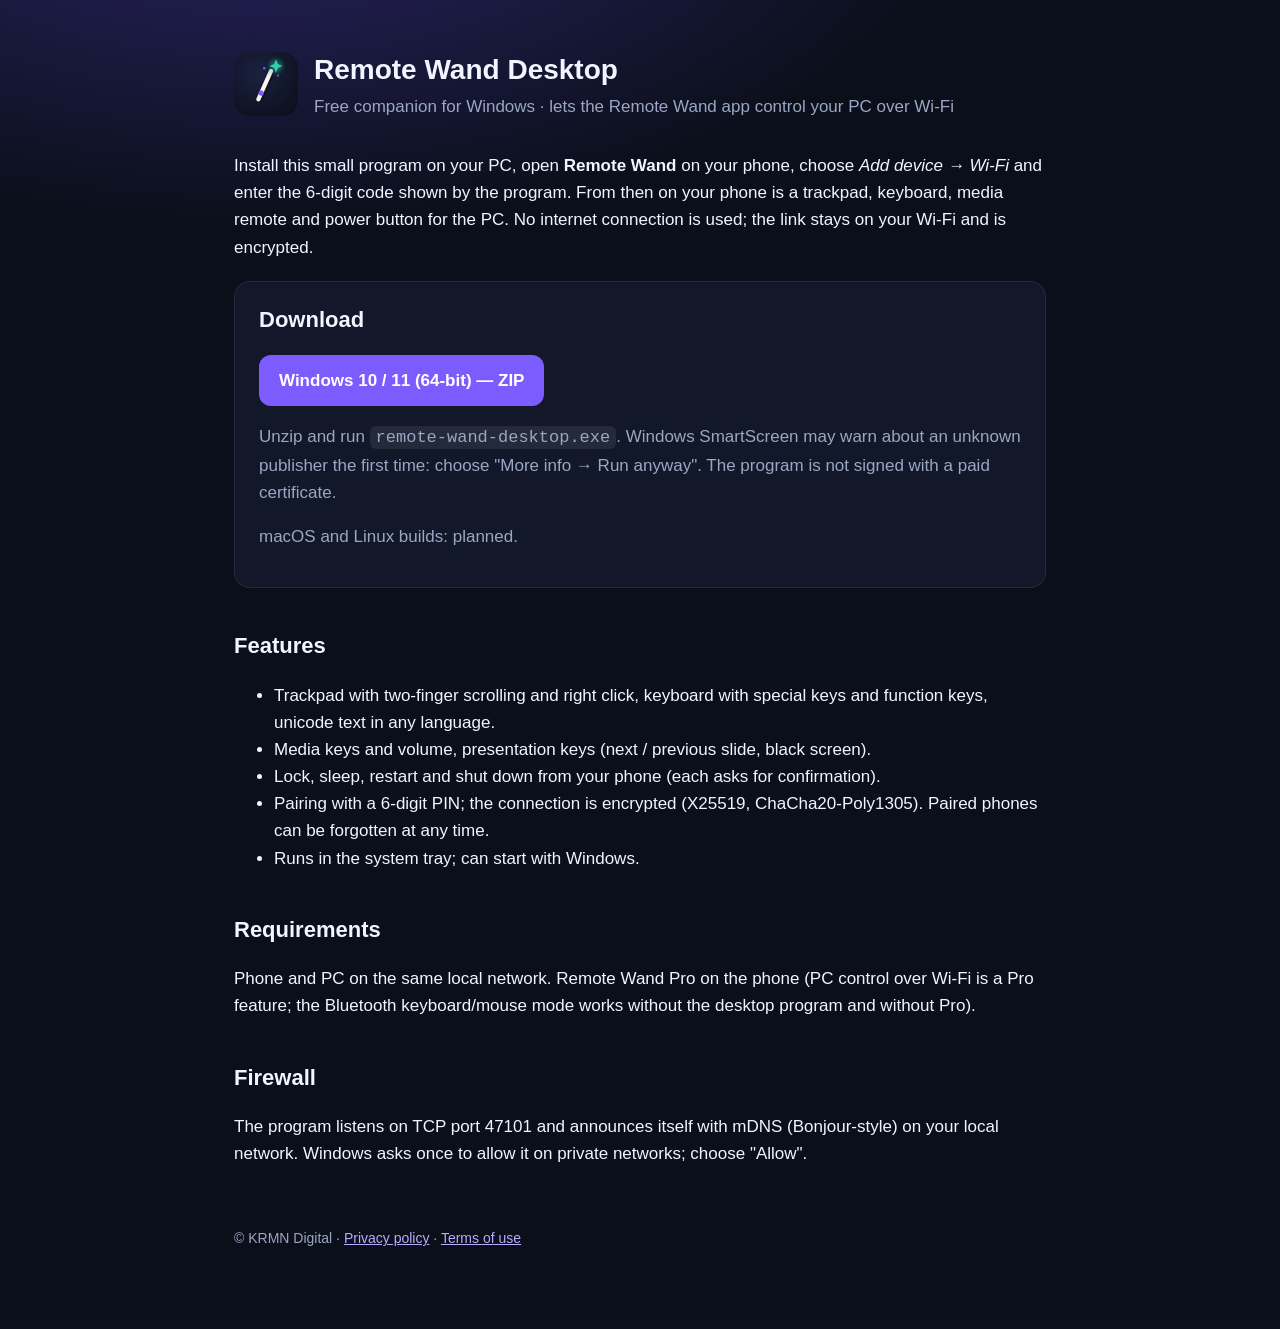
==== desktop/index.html @ 5f50ad3b "Remote Wand site: landing, privacy, terms, desktop, test pages" ====
<!DOCTYPE html>
<html lang="en">
<head>
<meta charset="utf-8">
<meta name="viewport" content="width=device-width, initial-scale=1">
<title>Remote Wand Desktop — control your PC from your phone</title>
<meta name="description" content="Remote Wand Desktop is the free Windows companion of the Remote Wand Android app: trackpad, keyboard, media keys and power actions over Wi-Fi, paired with a PIN and encrypted.">
<link rel="icon" href="../assets/icon.png">
<link rel="stylesheet" href="../assets/site.css">
</head>
<body>
<main>
<header>
  <img src="../assets/icon.png" alt="Remote Wand icon">
  <div><h1>Remote Wand Desktop</h1><p>Free companion for Windows · lets the Remote Wand app control your PC over Wi-Fi</p></div>
</header>

<p>Install this small program on your PC, open <strong>Remote Wand</strong> on your phone, choose <em>Add device → Wi-Fi</em> and enter the 6-digit code shown by the program. From then on your phone is a trackpad, keyboard, media remote and power button for the PC. No internet connection is used; the link stays on your Wi-Fi and is encrypted.</p>

<div class="card">
<h2 style="margin-top:0">Download</h2>
<p><a class="btn" href="RemoteWandDesktop-windows-x64.zip">Windows 10 / 11 (64-bit) — ZIP</a></p>
<p class="muted">Unzip and run <code>remote-wand-desktop.exe</code>. Windows SmartScreen may warn about an unknown publisher the first time: choose "More info → Run anyway". The program is not signed with a paid certificate.</p>
<p class="muted">macOS and Linux builds: planned.</p>
</div>

<h2>Features</h2>
<ul>
<li>Trackpad with two-finger scrolling and right click, keyboard with special keys and function keys, unicode text in any language.</li>
<li>Media keys and volume, presentation keys (next / previous slide, black screen).</li>
<li>Lock, sleep, restart and shut down from your phone (each asks for confirmation).</li>
<li>Pairing with a 6-digit PIN; the connection is encrypted (X25519, ChaCha20-Poly1305). Paired phones can be forgotten at any time.</li>
<li>Runs in the system tray; can start with Windows.</li>
</ul>

<h2>Requirements</h2>
<p>Phone and PC on the same local network. Remote Wand Pro on the phone (PC control over Wi-Fi is a Pro feature; the Bluetooth keyboard/mouse mode works without the desktop program and without Pro).</p>

<h2>Firewall</h2>
<p>The program listens on TCP port 47101 and announces itself with mDNS (Bonjour-style) on your local network. Windows asks once to allow it on private networks; choose "Allow".</p>

<footer>© KRMN Digital · <a href="../privacy/">Privacy policy</a> · <a href="../terms/">Terms of use</a></footer>
</main>
</body>
</html>
---- assets/site.css ----
:root { --bg: #0b0f1a; --panel: #121829; --ink: #f2f5ff; --dim: #9aa6c4; --accent: #7c5cff; --mint: #2ed3a8; --link: #b9a9ff; }
* { box-sizing: border-box; }
body { margin: 0; font: 17px/1.6 -apple-system, "Segoe UI", Inter, Roboto, sans-serif; color: var(--ink); background: radial-gradient(1200px 600px at 20% -10%, #2a2466 0%, var(--bg) 60%); min-height: 100vh; }
main { max-width: 860px; margin: 0 auto; padding: 48px 24px 80px; }
header { display: flex; align-items: center; gap: 16px; margin-bottom: 32px; }
header img { width: 64px; height: 64px; border-radius: 16px; }
header h1 { margin: 0; font-size: 28px; }
header p { margin: 0; color: var(--dim); }
h2 { margin-top: 40px; font-size: 22px; }
a { color: var(--link); }
.card { background: var(--panel); border: 1px solid rgba(255,255,255,.08); border-radius: 16px; padding: 20px 24px; margin: 20px 0; }
.btn { display: inline-block; background: var(--accent); color: #fff; font-weight: 700; padding: 12px 20px; border-radius: 12px; text-decoration: none; margin-right: 8px; }
.btn.alt { background: var(--mint); color: #06281f; }
table { border-collapse: collapse; width: 100%; } td, th { text-align: left; padding: 8px 10px; border-bottom: 1px solid rgba(255,255,255,.1); vertical-align: top; }
footer { margin-top: 60px; color: var(--dim); font-size: 14px; }
code { background: rgba(255,255,255,.08); padding: 2px 6px; border-radius: 6px; }
.lang a { margin-right: 14px; }
.muted { color: var(--dim); }
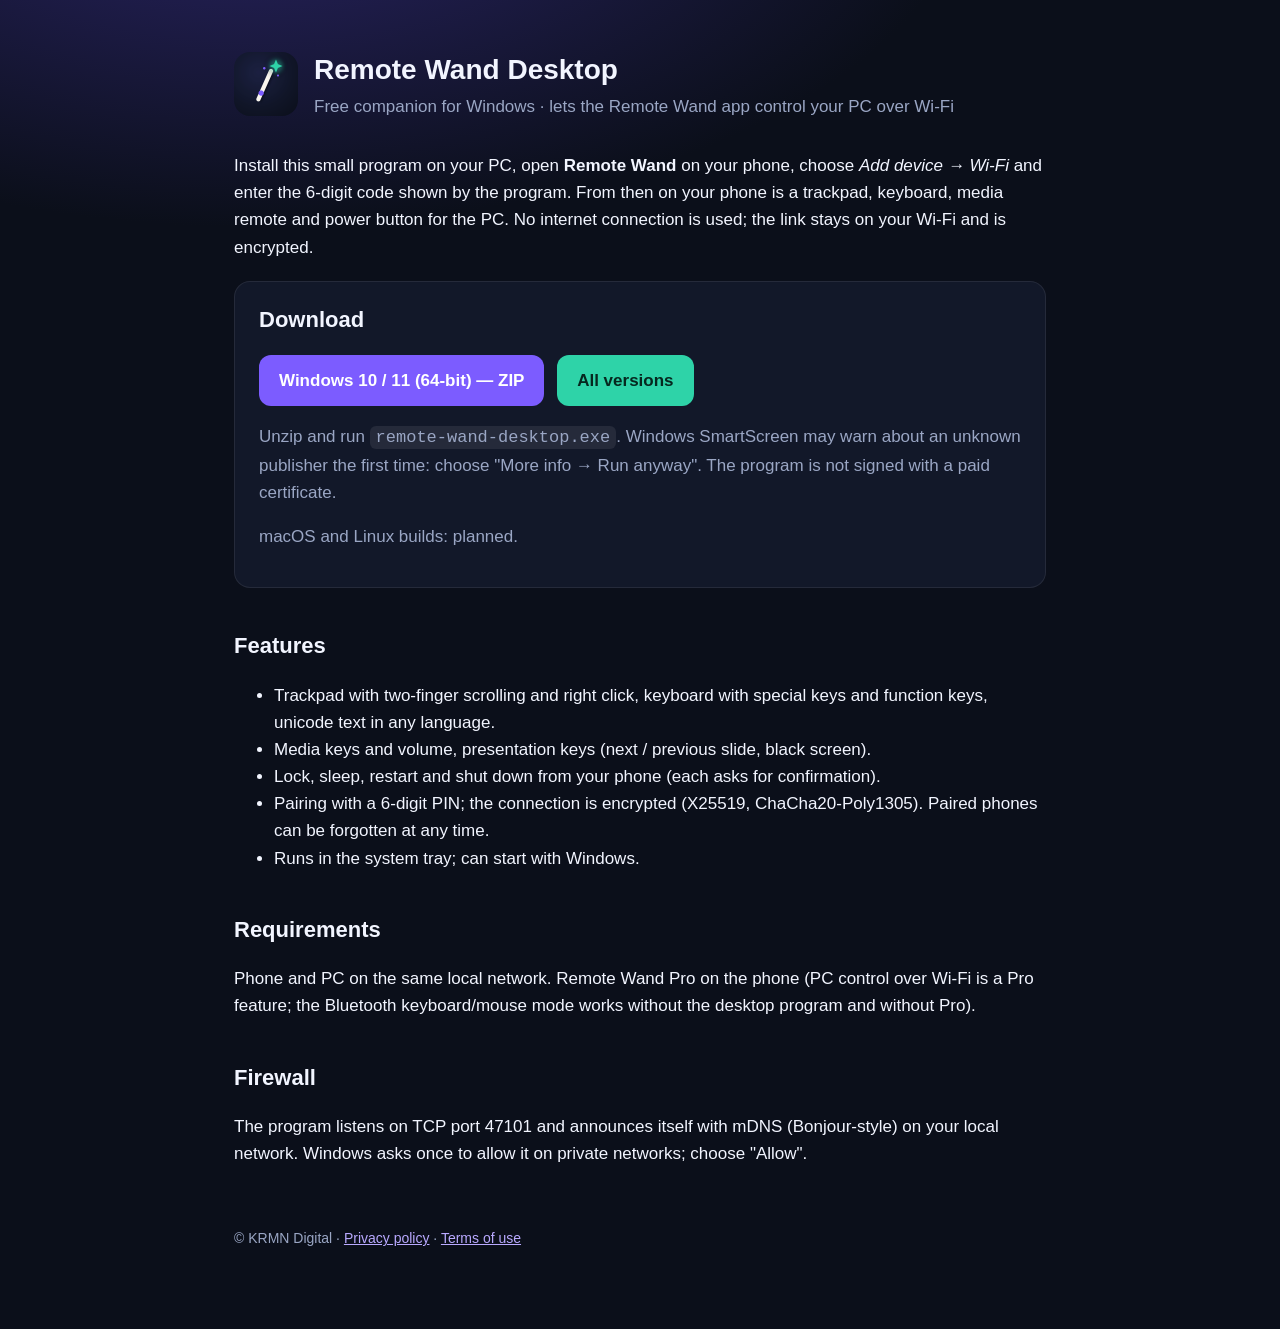
==== commit 745df986: "Desktop download links to GitHub Releases" ====
--- a/desktop/index.html
+++ b/desktop/index.html
@@ -19,7 +19,7 @@
 
 <div class="card">
 <h2 style="margin-top:0">Download</h2>
-<p><a class="btn" href="RemoteWandDesktop-windows-x64.zip">Windows 10 / 11 (64-bit) — ZIP</a></p>
+<p><a class="btn" href="https://github.com/krmndigital-lab/remotewand-site/releases/latest/download/RemoteWandDesktop-windows-x64.zip">Windows 10 / 11 (64-bit) — ZIP</a> <a class="btn alt" href="https://github.com/krmndigital-lab/remotewand-site/releases">All versions</a></p>
 <p class="muted">Unzip and run <code>remote-wand-desktop.exe</code>. Windows SmartScreen may warn about an unknown publisher the first time: choose "More info → Run anyway". The program is not signed with a paid certificate.</p>
 <p class="muted">macOS and Linux builds: planned.</p>
 </div>
